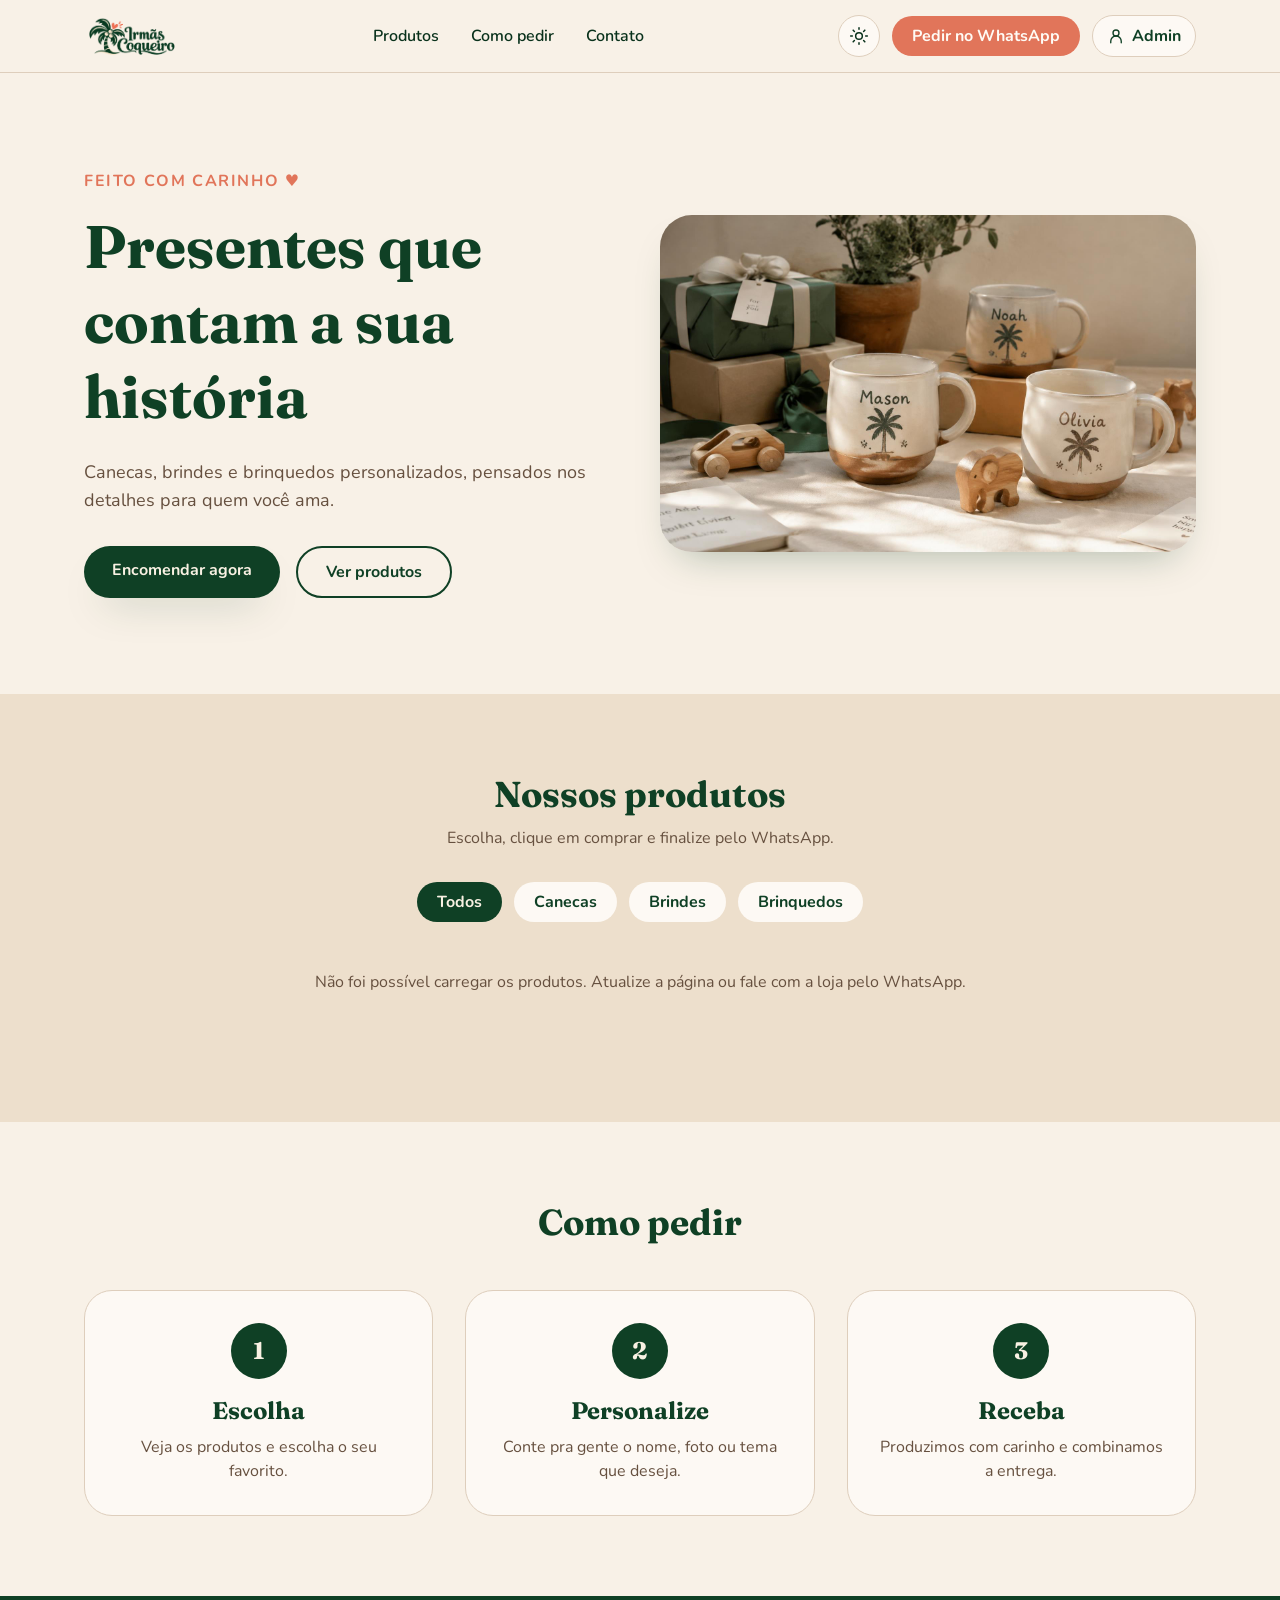
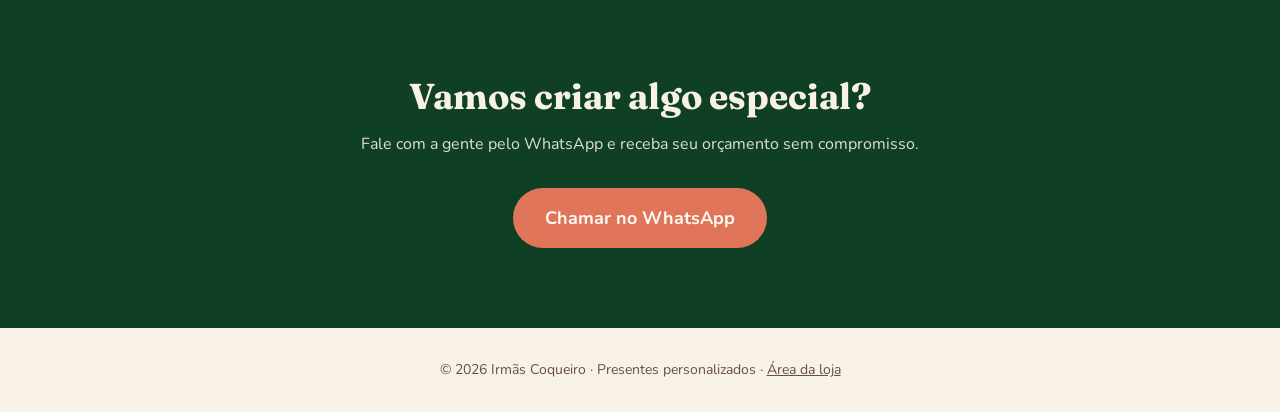
==== site/index.html @ 02309f41 "primeira atualiazaçao do site TresIrmas" ====
<!doctype html>
<html lang="pt-BR">
<head>
  <meta charset="utf-8">
  <meta name="viewport" content="width=device-width, initial-scale=1">
  <meta name="description" content="Canecas personalizadas, brindes e brinquedos feitos com carinho. Faça seu pedido pelo WhatsApp.">
  <meta name="theme-color" content="#214c3b">
  <title>Irmãs Coqueiro — Canecas, brindes e brinquedos personalizados</title>
  <link rel="icon" href="assets/favicon.svg?v=flor" type="image/svg+xml">
  <link rel="preconnect" href="https://fonts.googleapis.com">
  <link rel="stylesheet" href="https://fonts.googleapis.com/css2?family=Fraunces:opsz,wght@9..144,500;9..144,700&family=Nunito:wght@400;600;700&display=swap">
  <link rel="stylesheet" href="styles.css">
  <link rel="stylesheet" href="local.css">
  <script src="theme.js"></script>
</head>
<body><div class="min-h-screen bg-background text-foreground">
<header class="sticky top-0 z-20 border-b border-border bg-background/90 backdrop-blur"><div class="site-header-inner mx-auto flex max-w-6xl items-center justify-between px-5 py-3"><img src="assets/logo-irmas-coqueiro.png" alt="Irmãs Coqueiro" class="h-12 w-auto"/><nav class="hidden gap-8 font-semibold md:flex"><a href="#produtos" class="hover:text-accent">Produtos</a><a href="#como" class="hover:text-accent">Como pedir</a><a href="#contato" class="hover:text-accent">Contato</a></nav><div class="header-actions"><button class="theme-toggle" type="button" data-theme-toggle role="switch" aria-checked="false" aria-label="Tema escuro" title="Mudar para tema escuro"><svg class="theme-sun" viewBox="0 0 24 24" fill="none" stroke="currentColor" stroke-width="1.8" stroke-linecap="round" aria-hidden="true"><circle cx="12" cy="12" r="4"/><path d="M12 2v2m0 16v2M2 12h2m16 0h2M5 5l1.5 1.5m11 11L19 19M5 19l1.5-1.5m11-11L19 5"/></svg><svg class="theme-moon" viewBox="0 0 24 24" fill="none" stroke="currentColor" stroke-width="1.8" stroke-linecap="round" stroke-linejoin="round" aria-hidden="true"><path d="M20.8 13.2A9 9 0 0 1 10.8 3.2a9 9 0 1 0 10 10Z"/></svg></button><a href="https://wa.me/5577998697003?text=Ol%C3%A1!%20Gostaria%20de%20fazer%20um%20pedido." target="_blank" rel="noreferrer" class="rounded-full bg-accent px-5 py-2 font-bold text-accent-foreground shadow-soft transition hover:scale-105">Pedir no WhatsApp</a><a class="admin-link" href="admin/" aria-label="Entrar no painel administrativo"><svg viewBox="0 0 24 24" fill="none" stroke="currentColor" stroke-width="1.8" stroke-linecap="round" stroke-linejoin="round" aria-hidden="true"><circle cx="12" cy="8" r="4"/><path d="M5 21v-2a7 7 0 0 1 14 0v2"/></svg><span>Admin</span></a></div></div></header>
<section class="mx-auto grid max-w-6xl items-center gap-10 px-5 py-16 md:grid-cols-2 md:py-24"><div><p class="mb-4 font-bold uppercase tracking-widest text-accent">Feito com carinho ♥</p><h1 class="text-5xl font-bold leading-tight text-primary md:text-6xl">Presentes que contam a sua história</h1><p class="mt-6 text-lg text-muted-foreground">Canecas, brindes e brinquedos personalizados, pensados nos detalhes para quem você ama.</p><div class="mt-8 flex flex-wrap gap-4"><a href="https://wa.me/5577998697003?text=Ol%C3%A1!%20Quero%20encomendar%20um%20presente%20personalizado." target="_blank" rel="noreferrer" class="rounded-full bg-primary px-7 py-3 font-bold text-primary-foreground shadow-soft transition hover:scale-105">Encomendar agora</a><a href="#produtos" class="rounded-full border-2 border-primary px-7 py-3 font-bold text-primary transition hover:bg-secondary">Ver produtos</a></div></div><img src="assets/hero-BEDHQ4UU.jpg" alt="Canecas personalizadas, brinquedos de madeira e presentes" width="1600" height="1008" class="rounded-[2rem] object-cover shadow-soft"/></section>
<section id="produtos" class="bg-secondary py-20"><div class="mx-auto max-w-6xl px-5"><h2 class="text-center text-4xl font-bold text-primary">Nossos produtos</h2><p class="mt-3 text-center text-muted-foreground">Escolha, clique em comprar e finalize pelo WhatsApp.</p><div class="mt-8 flex flex-wrap justify-center gap-3"><button class="rounded-full px-5 py-2 font-bold transition bg-primary text-primary-foreground">Todos</button><button class="rounded-full px-5 py-2 font-bold transition bg-card text-primary hover:bg-muted">Canecas</button><button class="rounded-full px-5 py-2 font-bold transition bg-card text-primary hover:bg-muted">Brindes</button><button class="rounded-full px-5 py-2 font-bold transition bg-card text-primary hover:bg-muted">Brinquedos</button></div><p id="catalog-status" class="mt-12 text-center text-muted-foreground" role="status" hidden></p><div id="product-grid" class="mt-12 grid gap-8 sm:grid-cols-2 lg:grid-cols-3"></div></div></section>
<section id="como" class="mx-auto max-w-6xl px-5 py-20"><h2 class="text-center text-4xl font-bold text-primary">Como pedir</h2><div class="mt-12 grid gap-8 md:grid-cols-3"><div class="rounded-3xl border border-border bg-card p-8 text-center"><div class="mx-auto flex h-14 w-14 items-center justify-center rounded-full bg-primary font-display text-2xl font-bold text-primary-foreground">1</div><h3 class="mt-4 text-2xl font-bold text-primary">Escolha</h3><p class="mt-2 text-muted-foreground">Veja os produtos e escolha o seu favorito.</p></div><div class="rounded-3xl border border-border bg-card p-8 text-center"><div class="mx-auto flex h-14 w-14 items-center justify-center rounded-full bg-primary font-display text-2xl font-bold text-primary-foreground">2</div><h3 class="mt-4 text-2xl font-bold text-primary">Personalize</h3><p class="mt-2 text-muted-foreground">Conte pra gente o nome, foto ou tema que deseja.</p></div><div class="rounded-3xl border border-border bg-card p-8 text-center"><div class="mx-auto flex h-14 w-14 items-center justify-center rounded-full bg-primary font-display text-2xl font-bold text-primary-foreground">3</div><h3 class="mt-4 text-2xl font-bold text-primary">Receba</h3><p class="mt-2 text-muted-foreground">Produzimos com carinho e combinamos a entrega.</p></div></div></section>
<section id="contato" class="bg-primary py-20 text-center text-primary-foreground"><h2 class="text-4xl font-bold">Vamos criar algo especial?</h2><p class="mx-auto mt-4 max-w-xl opacity-90">Fale com a gente pelo WhatsApp e receba seu orçamento sem compromisso.</p><a href="https://wa.me/5577998697003?text=Ol%C3%A1!%20Gostaria%20de%20um%20or%C3%A7amento." target="_blank" rel="noreferrer" class="mt-8 inline-block rounded-full bg-accent px-8 py-4 text-lg font-bold text-accent-foreground shadow-soft transition hover:scale-105">Chamar no WhatsApp</a></section>
<footer class="py-8 text-center text-sm text-muted-foreground">© 2026 Irmãs Coqueiro · Presentes personalizados · <a href="admin/" class="underline hover:text-accent">Área da loja</a></footer></div>
<noscript><p class="py-8 text-center">Ative o JavaScript para filtrar os produtos. Você também pode fazer seu pedido pelos botões de WhatsApp.</p></noscript>
<script src="config.js"></script><script src="catalog.js"></script><script src="app.js"></script></body></html>
---- site/local.css ----
html { scroll-behavior: smooth; scroll-padding-top: 6rem; }
body { background: var(--background); color: var(--foreground); }
.dark {
  --background: #14231d;
  --foreground: #f5f0e6;
  --card: #1d3127;
  --card-foreground: #f5f0e6;
  --popover: #1d3127;
  --popover-foreground: #f5f0e6;
  --primary: #b4d9bf;
  --primary-foreground: #14231d;
  --secondary: #192b22;
  --secondary-foreground: #b4d9bf;
  --muted: #2c4135;
  --muted-foreground: #c0c8bd;
  --accent: #f0a18a;
  --accent-foreground: #241a16;
  --border: #42584a;
  --input: #42584a;
  --ring: #f0a18a;
  --destructive: #ffaaa0;
}
.dark #contato { background: #254734; color: #f5f0e6; }
.header-actions { display: flex; align-items: center; gap: .75rem; }
.site-header-inner { gap: 1rem; flex-wrap: wrap; }
.theme-toggle {
  display: inline-flex; align-items: center; justify-content: center;
  width: 42px; height: 42px; flex-shrink: 0; padding: 0; border: 1px solid var(--border);
  border-radius: 999px; background: var(--card); color: var(--foreground);
  white-space: nowrap; font-size: .875rem; font-weight: 700;
}
.theme-toggle:hover { background: var(--muted); }
.theme-toggle svg { width: 20px; height: 20px; }
.theme-moon, .dark .theme-sun { display: none; }
.dark .theme-moon { display: block; }
.admin-link {
  display: inline-flex; align-items: center; justify-content: center; gap: .4rem;
  min-height: 42px; padding: .45rem .9rem; border: 1px solid var(--border);
  border-radius: 999px; color: var(--primary); background: var(--card); font-weight: 700;
}
.admin-link:hover { background: var(--muted); }
.admin-link svg { width: 18px; height: 18px; flex-shrink: 0; }
.dark .site-header-inner > img { background: #f5f0e6; border-radius: .5rem; padding: 3px; }
@media (max-width: 480px) {
  .site-header-inner > img { max-width: 115px; height: auto; }
  .header-actions { gap: .4rem; }
  .header-actions > a { padding-inline: .75rem; font-size: .8rem; }
  .header-actions { flex-wrap: wrap; }
  .site-header-inner { justify-content: center; }
}
[hidden] { display: none !important; }
button, a, input, select, textarea { -webkit-tap-highlight-color: transparent; }
button { cursor: pointer; }
button:disabled { cursor: wait; opacity: .6; }
:focus-visible { outline: 3px solid var(--accent); outline-offset: 4px; }
#produtos button[aria-pressed="true"] { background: var(--primary); color: var(--primary-foreground); }
.admin-form { display: grid; gap: 1rem; }
.admin-form label { display: grid; gap: .35rem; font-weight: 600; }
.admin-form input:not([type="checkbox"]), .admin-form select, .admin-form textarea {
  width: 100%; padding: .65rem 1rem; border: 1px solid var(--border); border-radius: .75rem; background: var(--card); font-weight: 400;
}
.admin-form .check-label { display: flex; align-items: center; gap: .5rem; }
.admin-actions { display: flex; flex-wrap: wrap; gap: 1rem; align-items: center; }
.admin-row { display: flex; flex-wrap: wrap; gap: 1rem; align-items: center; padding: 1rem; border-radius: 1rem; background: var(--card); }
.admin-row img { width: 5rem; height: 5rem; border-radius: .75rem; object-fit: cover; }
.admin-row .info { flex: 1; min-width: 10rem; }
.admin-row button { font-weight: 700; color: var(--primary); }
.admin-row button:last-child { color: var(--destructive); }
@media (max-width: 400px) { header img { max-width: 110px; height: auto; } header a { font-size: .8rem; padding-inline: .85rem; } }
@media (prefers-reduced-motion: reduce) { html { scroll-behavior: auto; } *, *::before, *::after { transition: none !important; } }
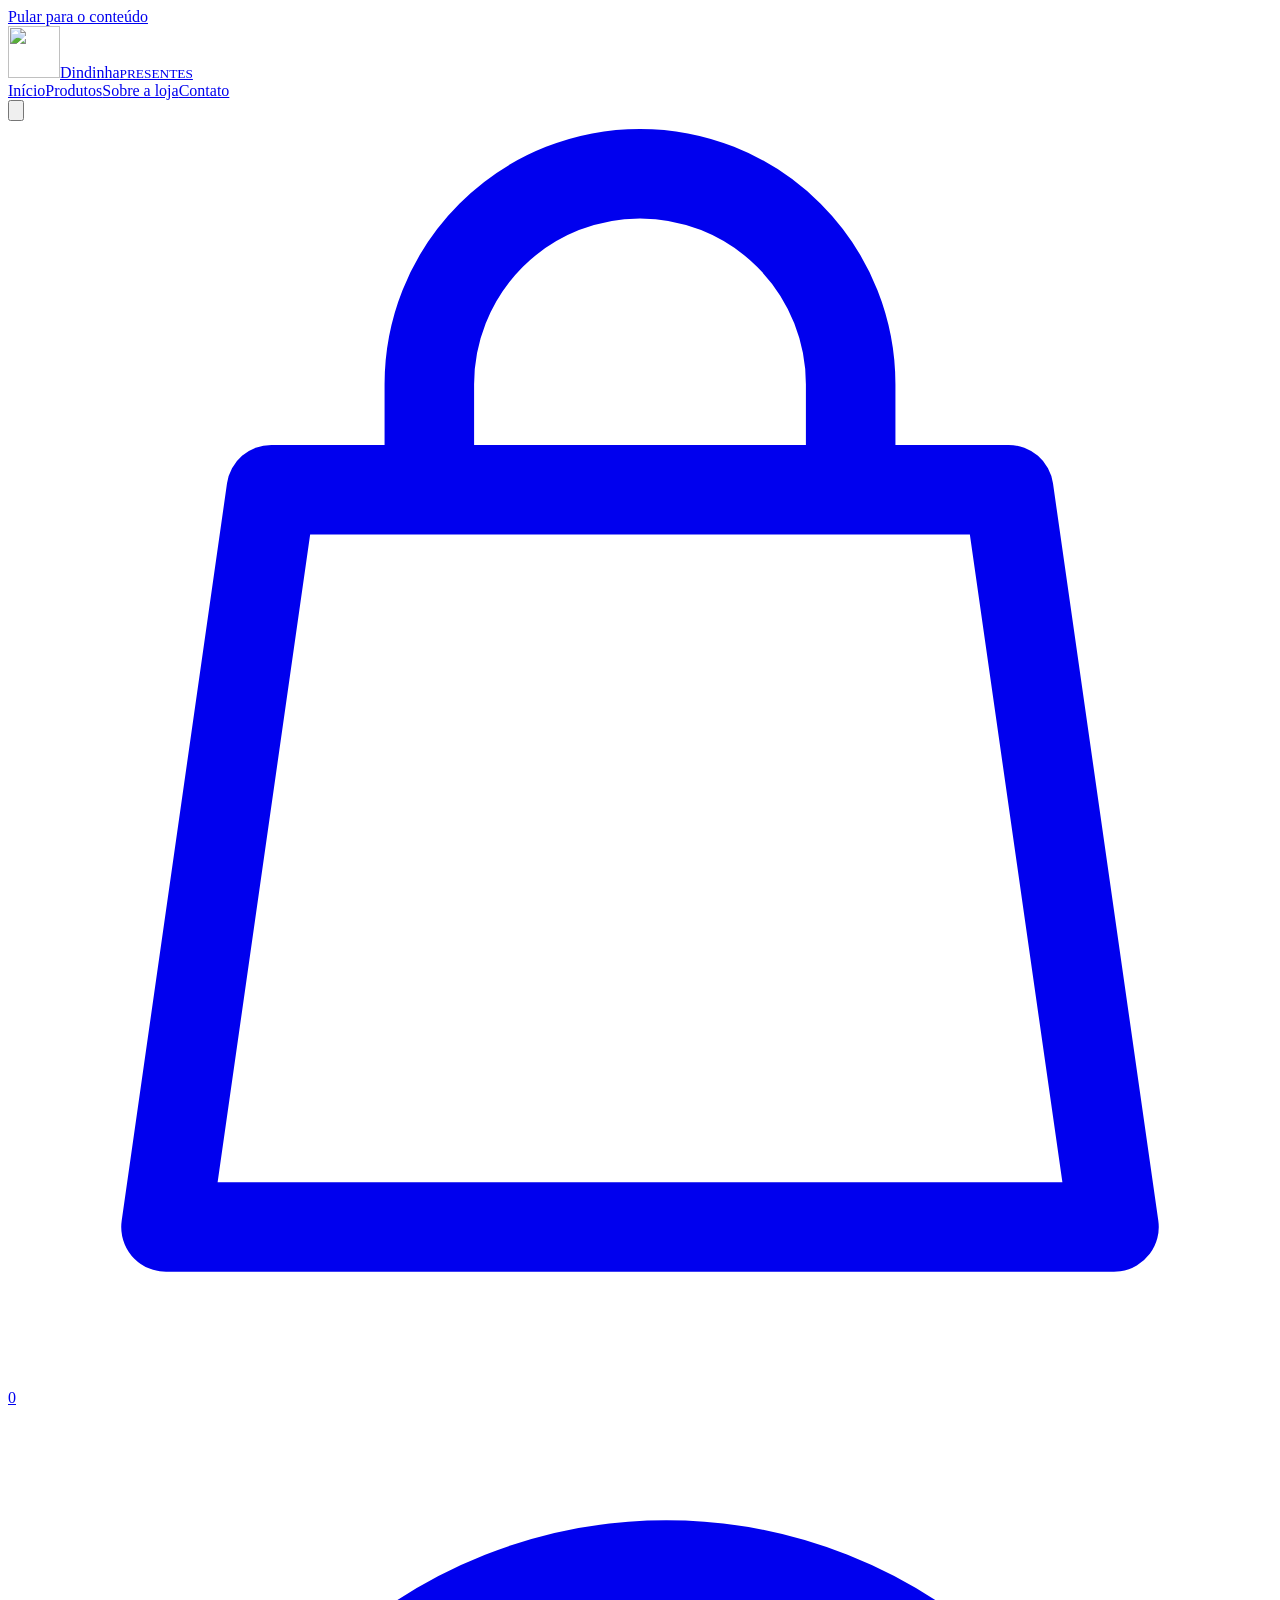
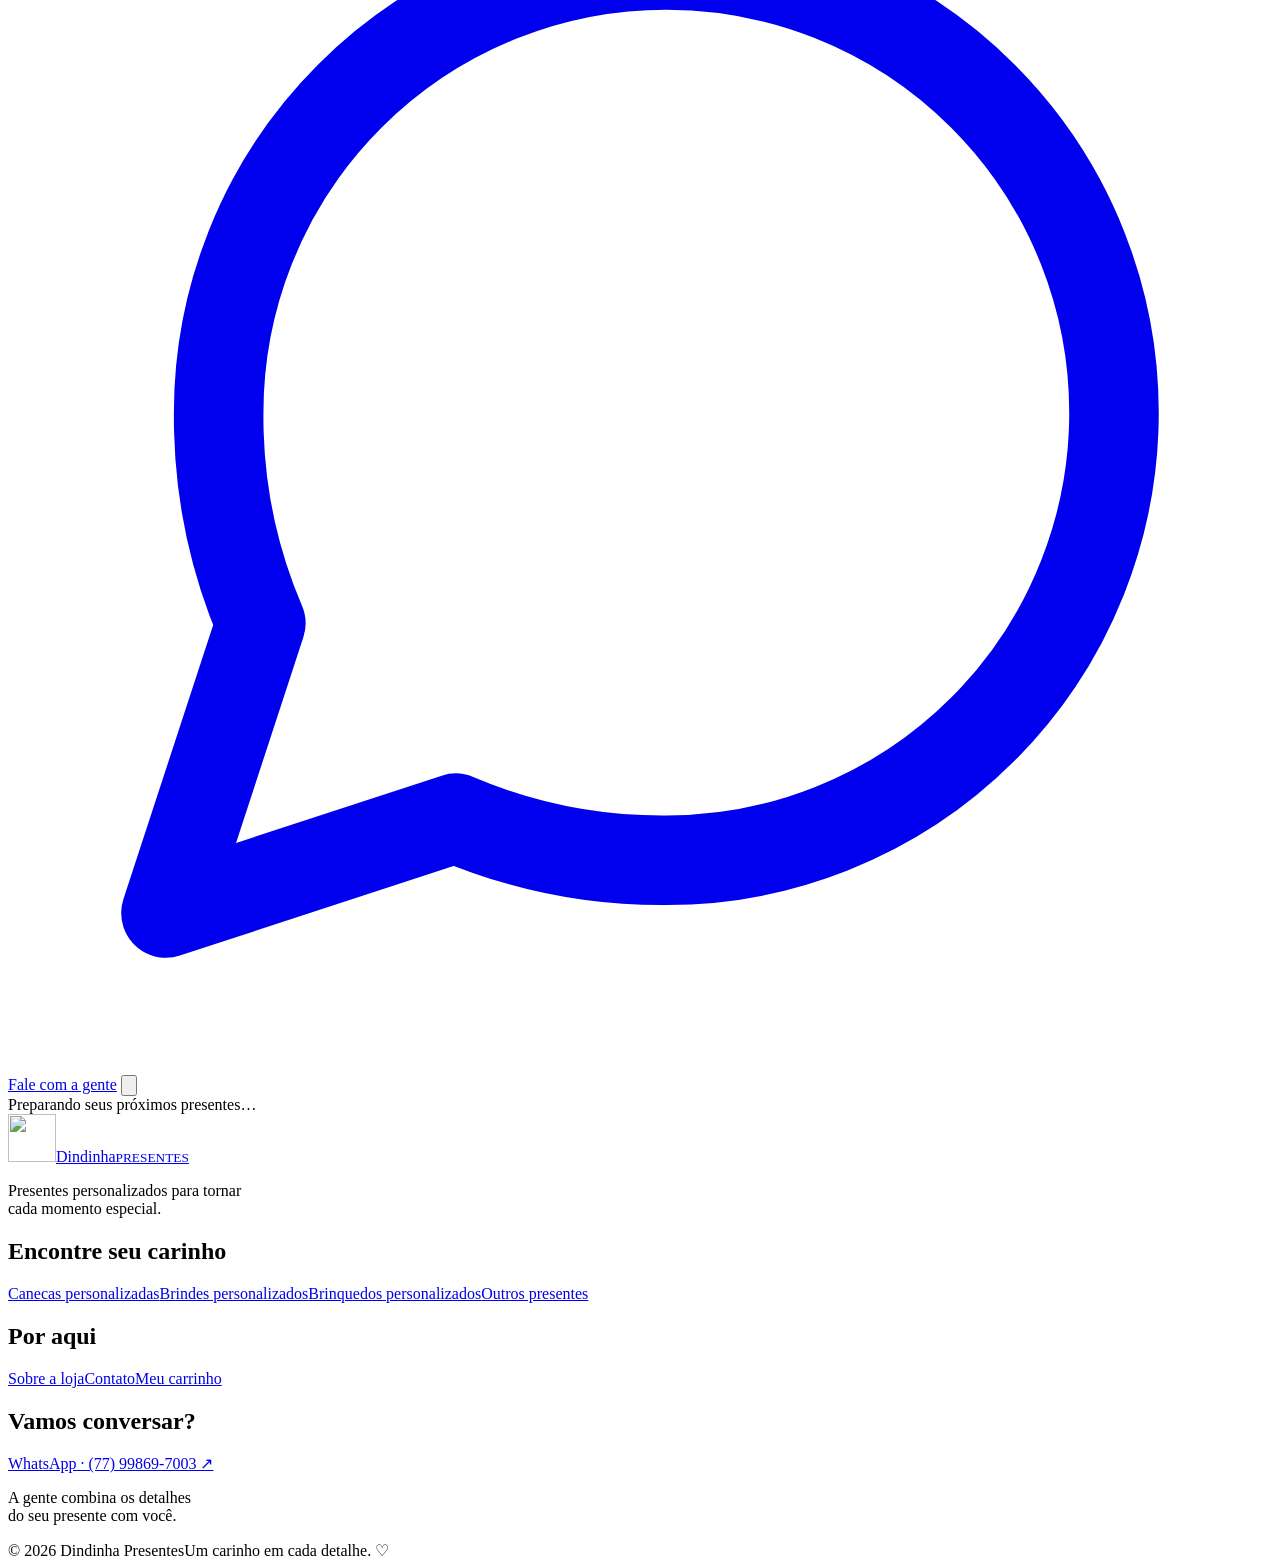
==== commit ae257c3a: "atualiazaçao do site TresIrmas mudou para dindinha e novas mudanças na interface" ====
--- a/site/index.html
+++ b/site/index.html
@@ -3,22 +3,37 @@
 <head>
   <meta charset="utf-8">
   <meta name="viewport" content="width=device-width, initial-scale=1">
-  <meta name="description" content="Canecas personalizadas, brindes e brinquedos feitos com carinho. Faça seu pedido pelo WhatsApp.">
-  <meta name="theme-color" content="#214c3b">
-  <title>Irmãs Coqueiro — Canecas, brindes e brinquedos personalizados</title>
-  <link rel="icon" href="assets/favicon.svg?v=flor" type="image/svg+xml">
+  <meta name="description" content="Dindinha Presentes: canecas, brindes, brinquedos e outros presentes personalizados para tornar cada momento especial.">
+  <meta name="theme-color" content="#713052">
+  <meta property="og:title" content="Dindinha Presentes — um presente, todo o seu carinho">
+  <meta property="og:description" content="Presentes personalizados para tornar cada momento especial.">
+  <meta property="og:type" content="website">
+  <title>Dindinha Presentes — Presentes personalizados</title>
+  <link rel="icon" href="/assets/presente-rosa.svg?v=2" type="image/svg+xml">
+  <link rel="apple-touch-icon" href="/assets/dindinha-icon.png">
   <link rel="preconnect" href="https://fonts.googleapis.com">
-  <link rel="stylesheet" href="https://fonts.googleapis.com/css2?family=Fraunces:opsz,wght@9..144,500;9..144,700&family=Nunito:wght@400;600;700&display=swap">
-  <link rel="stylesheet" href="styles.css">
-  <link rel="stylesheet" href="local.css">
-  <script src="theme.js"></script>
+  <link rel="stylesheet" href="https://fonts.googleapis.com/css2?family=Fraunces:opsz,wght@9..144,500;9..144,600&family=Nunito:wght@400;600;700;800&display=swap">
+  <link rel="stylesheet" href="/brand.css">
+  <script src="/theme.js"></script>
 </head>
-<body><div class="min-h-screen bg-background text-foreground">
-<header class="sticky top-0 z-20 border-b border-border bg-background/90 backdrop-blur"><div class="site-header-inner mx-auto flex max-w-6xl items-center justify-between px-5 py-3"><img src="assets/logo-irmas-coqueiro.png" alt="Irmãs Coqueiro" class="h-12 w-auto"/><nav class="hidden gap-8 font-semibold md:flex"><a href="#produtos" class="hover:text-accent">Produtos</a><a href="#como" class="hover:text-accent">Como pedir</a><a href="#contato" class="hover:text-accent">Contato</a></nav><div class="header-actions"><button class="theme-toggle" type="button" data-theme-toggle role="switch" aria-checked="false" aria-label="Tema escuro" title="Mudar para tema escuro"><svg class="theme-sun" viewBox="0 0 24 24" fill="none" stroke="currentColor" stroke-width="1.8" stroke-linecap="round" aria-hidden="true"><circle cx="12" cy="12" r="4"/><path d="M12 2v2m0 16v2M2 12h2m16 0h2M5 5l1.5 1.5m11 11L19 19M5 19l1.5-1.5m11-11L19 5"/></svg><svg class="theme-moon" viewBox="0 0 24 24" fill="none" stroke="currentColor" stroke-width="1.8" stroke-linecap="round" stroke-linejoin="round" aria-hidden="true"><path d="M20.8 13.2A9 9 0 0 1 10.8 3.2a9 9 0 1 0 10 10Z"/></svg></button><a href="https://wa.me/5577998697003?text=Ol%C3%A1!%20Gostaria%20de%20fazer%20um%20pedido." target="_blank" rel="noreferrer" class="rounded-full bg-accent px-5 py-2 font-bold text-accent-foreground shadow-soft transition hover:scale-105">Pedir no WhatsApp</a><a class="admin-link" href="admin/" aria-label="Entrar no painel administrativo"><svg viewBox="0 0 24 24" fill="none" stroke="currentColor" stroke-width="1.8" stroke-linecap="round" stroke-linejoin="round" aria-hidden="true"><circle cx="12" cy="8" r="4"/><path d="M5 21v-2a7 7 0 0 1 14 0v2"/></svg><span>Admin</span></a></div></div></header>
-<section class="mx-auto grid max-w-6xl items-center gap-10 px-5 py-16 md:grid-cols-2 md:py-24"><div><p class="mb-4 font-bold uppercase tracking-widest text-accent">Feito com carinho ♥</p><h1 class="text-5xl font-bold leading-tight text-primary md:text-6xl">Presentes que contam a sua história</h1><p class="mt-6 text-lg text-muted-foreground">Canecas, brindes e brinquedos personalizados, pensados nos detalhes para quem você ama.</p><div class="mt-8 flex flex-wrap gap-4"><a href="https://wa.me/5577998697003?text=Ol%C3%A1!%20Quero%20encomendar%20um%20presente%20personalizado." target="_blank" rel="noreferrer" class="rounded-full bg-primary px-7 py-3 font-bold text-primary-foreground shadow-soft transition hover:scale-105">Encomendar agora</a><a href="#produtos" class="rounded-full border-2 border-primary px-7 py-3 font-bold text-primary transition hover:bg-secondary">Ver produtos</a></div></div><img src="assets/hero-BEDHQ4UU.jpg" alt="Canecas personalizadas, brinquedos de madeira e presentes" width="1600" height="1008" class="rounded-[2rem] object-cover shadow-soft"/></section>
-<section id="produtos" class="bg-secondary py-20"><div class="mx-auto max-w-6xl px-5"><h2 class="text-center text-4xl font-bold text-primary">Nossos produtos</h2><p class="mt-3 text-center text-muted-foreground">Escolha, clique em comprar e finalize pelo WhatsApp.</p><div class="mt-8 flex flex-wrap justify-center gap-3"><button class="rounded-full px-5 py-2 font-bold transition bg-primary text-primary-foreground">Todos</button><button class="rounded-full px-5 py-2 font-bold transition bg-card text-primary hover:bg-muted">Canecas</button><button class="rounded-full px-5 py-2 font-bold transition bg-card text-primary hover:bg-muted">Brindes</button><button class="rounded-full px-5 py-2 font-bold transition bg-card text-primary hover:bg-muted">Brinquedos</button></div><p id="catalog-status" class="mt-12 text-center text-muted-foreground" role="status" hidden></p><div id="product-grid" class="mt-12 grid gap-8 sm:grid-cols-2 lg:grid-cols-3"></div></div></section>
-<section id="como" class="mx-auto max-w-6xl px-5 py-20"><h2 class="text-center text-4xl font-bold text-primary">Como pedir</h2><div class="mt-12 grid gap-8 md:grid-cols-3"><div class="rounded-3xl border border-border bg-card p-8 text-center"><div class="mx-auto flex h-14 w-14 items-center justify-center rounded-full bg-primary font-display text-2xl font-bold text-primary-foreground">1</div><h3 class="mt-4 text-2xl font-bold text-primary">Escolha</h3><p class="mt-2 text-muted-foreground">Veja os produtos e escolha o seu favorito.</p></div><div class="rounded-3xl border border-border bg-card p-8 text-center"><div class="mx-auto flex h-14 w-14 items-center justify-center rounded-full bg-primary font-display text-2xl font-bold text-primary-foreground">2</div><h3 class="mt-4 text-2xl font-bold text-primary">Personalize</h3><p class="mt-2 text-muted-foreground">Conte pra gente o nome, foto ou tema que deseja.</p></div><div class="rounded-3xl border border-border bg-card p-8 text-center"><div class="mx-auto flex h-14 w-14 items-center justify-center rounded-full bg-primary font-display text-2xl font-bold text-primary-foreground">3</div><h3 class="mt-4 text-2xl font-bold text-primary">Receba</h3><p class="mt-2 text-muted-foreground">Produzimos com carinho e combinamos a entrega.</p></div></div></section>
-<section id="contato" class="bg-primary py-20 text-center text-primary-foreground"><h2 class="text-4xl font-bold">Vamos criar algo especial?</h2><p class="mx-auto mt-4 max-w-xl opacity-90">Fale com a gente pelo WhatsApp e receba seu orçamento sem compromisso.</p><a href="https://wa.me/5577998697003?text=Ol%C3%A1!%20Gostaria%20de%20um%20or%C3%A7amento." target="_blank" rel="noreferrer" class="mt-8 inline-block rounded-full bg-accent px-8 py-4 text-lg font-bold text-accent-foreground shadow-soft transition hover:scale-105">Chamar no WhatsApp</a></section>
-<footer class="py-8 text-center text-sm text-muted-foreground">© 2026 Irmãs Coqueiro · Presentes personalizados · <a href="admin/" class="underline hover:text-accent">Área da loja</a></footer></div>
-<noscript><p class="py-8 text-center">Ative o JavaScript para filtrar os produtos. Você também pode fazer seu pedido pelos botões de WhatsApp.</p></noscript>
-<script src="config.js"></script><script src="catalog.js"></script><script src="app.js"></script></body></html>
+<body>
+  <a class="skip-link" href="#page">Pular para o conteúdo</a>
+  <header class="shop-header">
+    <div class="header-inner section-wrap">
+      <a href="/" class="brand" aria-label="Dindinha Presentes, início"><img src="/assets/dindinha-icon.png" width="52" height="52" alt=""><span>Dindinha<small>PRESENTES</small></span></a>
+      <nav id="main-nav" aria-label="Navegação principal"><a href="/">Início</a><a href="/produtos/">Produtos</a><a href="/sobre/">Sobre a loja</a><a href="/contato/">Contato</a></nav>
+      <div class="shop-header-actions">
+        <button class="theme-toggle" type="button" data-theme-toggle role="switch" aria-checked="false" aria-label="Tema escuro" title="Mudar para tema escuro"><svg class="theme-sun" viewBox="0 0 24 24" fill="none" stroke="currentColor" stroke-width="1.7" stroke-linecap="round" aria-hidden="true"><circle cx="12" cy="12" r="4"/><path d="M12 2v2m0 16v2M2 12h2m16 0h2M5 5l1.5 1.5m11 11L19 19M5 19l1.5-1.5m11-11L19 5"/></svg><svg class="theme-moon" viewBox="0 0 24 24" fill="none" stroke="currentColor" stroke-width="1.7" stroke-linecap="round" stroke-linejoin="round" aria-hidden="true"><path d="M20.8 13.2A9 9 0 0 1 10.8 3.2a9 9 0 1 0 10 10Z"/></svg></button>
+        <a class="cart-header icon-link" href="/carrinho/" data-cart-link aria-label="Carrinho"><svg viewBox="0 0 24 24" fill="none" stroke="currentColor" stroke-width="1.7" stroke-linecap="round" stroke-linejoin="round" aria-hidden="true"><path d="M5 7h14l2 14H3L5 7Zm3 0V5a4 4 0 0 1 8 0v2"/></svg><span data-cart-count>0</span></a>
+        <a class="header-whatsapp" data-whatsapp href="https://wa.me/5577998697003" target="_blank" rel="noopener noreferrer"><svg viewBox="0 0 24 24" fill="none" stroke="currentColor" stroke-width="1.7" stroke-linecap="round" stroke-linejoin="round" aria-hidden="true"><path d="M21 11.5a8.5 8.5 0 0 1-8.5 8.5 10 10 0 0 1-4-.8L3 21l1.8-5.5a10 10 0 0 1-.8-4A8.5 8.5 0 0 1 12.5 3 8.5 8.5 0 0 1 21 11.5Z"/></svg><span>Fale com a gente</span></a>
+        <button class="menu-toggle icon-link" type="button" data-menu aria-controls="main-nav" aria-expanded="false" aria-label="Abrir menu"><svg viewBox="0 0 24 24" fill="none" stroke="currentColor" stroke-width="1.7" stroke-linecap="round" aria-hidden="true"><path d="M4 6h16M4 12h16M4 18h16"/></svg></button>
+      </div>
+    </div>
+  </header>
+  <main id="page" tabindex="-1"><div class="section-wrap loading-state" role="status">Preparando seus próximos presentes…</div></main>
+  <footer class="shop-footer"><div class="section-wrap footer-top"><div class="footer-brand-block"><a class="brand" href="/"><img src="/assets/dindinha-icon.png" width="48" height="48" alt=""><span>Dindinha<small>PRESENTES</small></span></a><p>Presentes personalizados para tornar<br>cada momento especial.</p></div><div><h2>Encontre seu carinho</h2><a href="/produtos/?categoria=Canecas">Canecas personalizadas</a><a href="/produtos/?categoria=Brindes">Brindes personalizados</a><a href="/produtos/?categoria=Brinquedos">Brinquedos personalizados</a><a href="/produtos/?categoria=Outros">Outros presentes</a></div><div><h2>Por aqui</h2><a href="/sobre/">Sobre a loja</a><a href="/contato/">Contato</a><a href="/carrinho/">Meu carrinho</a></div><div><h2>Vamos conversar?</h2><a data-whatsapp href="https://wa.me/5577998697003" target="_blank" rel="noopener noreferrer">WhatsApp · (77) 99869-7003 ↗</a><p>A gente combina os detalhes<br>do seu presente com você.</p></div></div><div class="section-wrap footer-bottom"><span>© <span data-year>2026</span> Dindinha Presentes</span><span>Um carinho em cada detalhe. ♡</span></div></footer>
+  <div id="shop-toast" class="shop-toast" role="status" aria-live="polite" hidden></div>
+  <noscript><div class="section-wrap empty-state">Ative o JavaScript para navegar pelo catálogo e montar seu carrinho. Você também pode pedir pelo <a href="https://wa.me/5577998697003">WhatsApp</a>.</div></noscript>
+  <script src="/config.js"></script><script type="module" src="/storefront.js"></script>
+</body>
+</html>
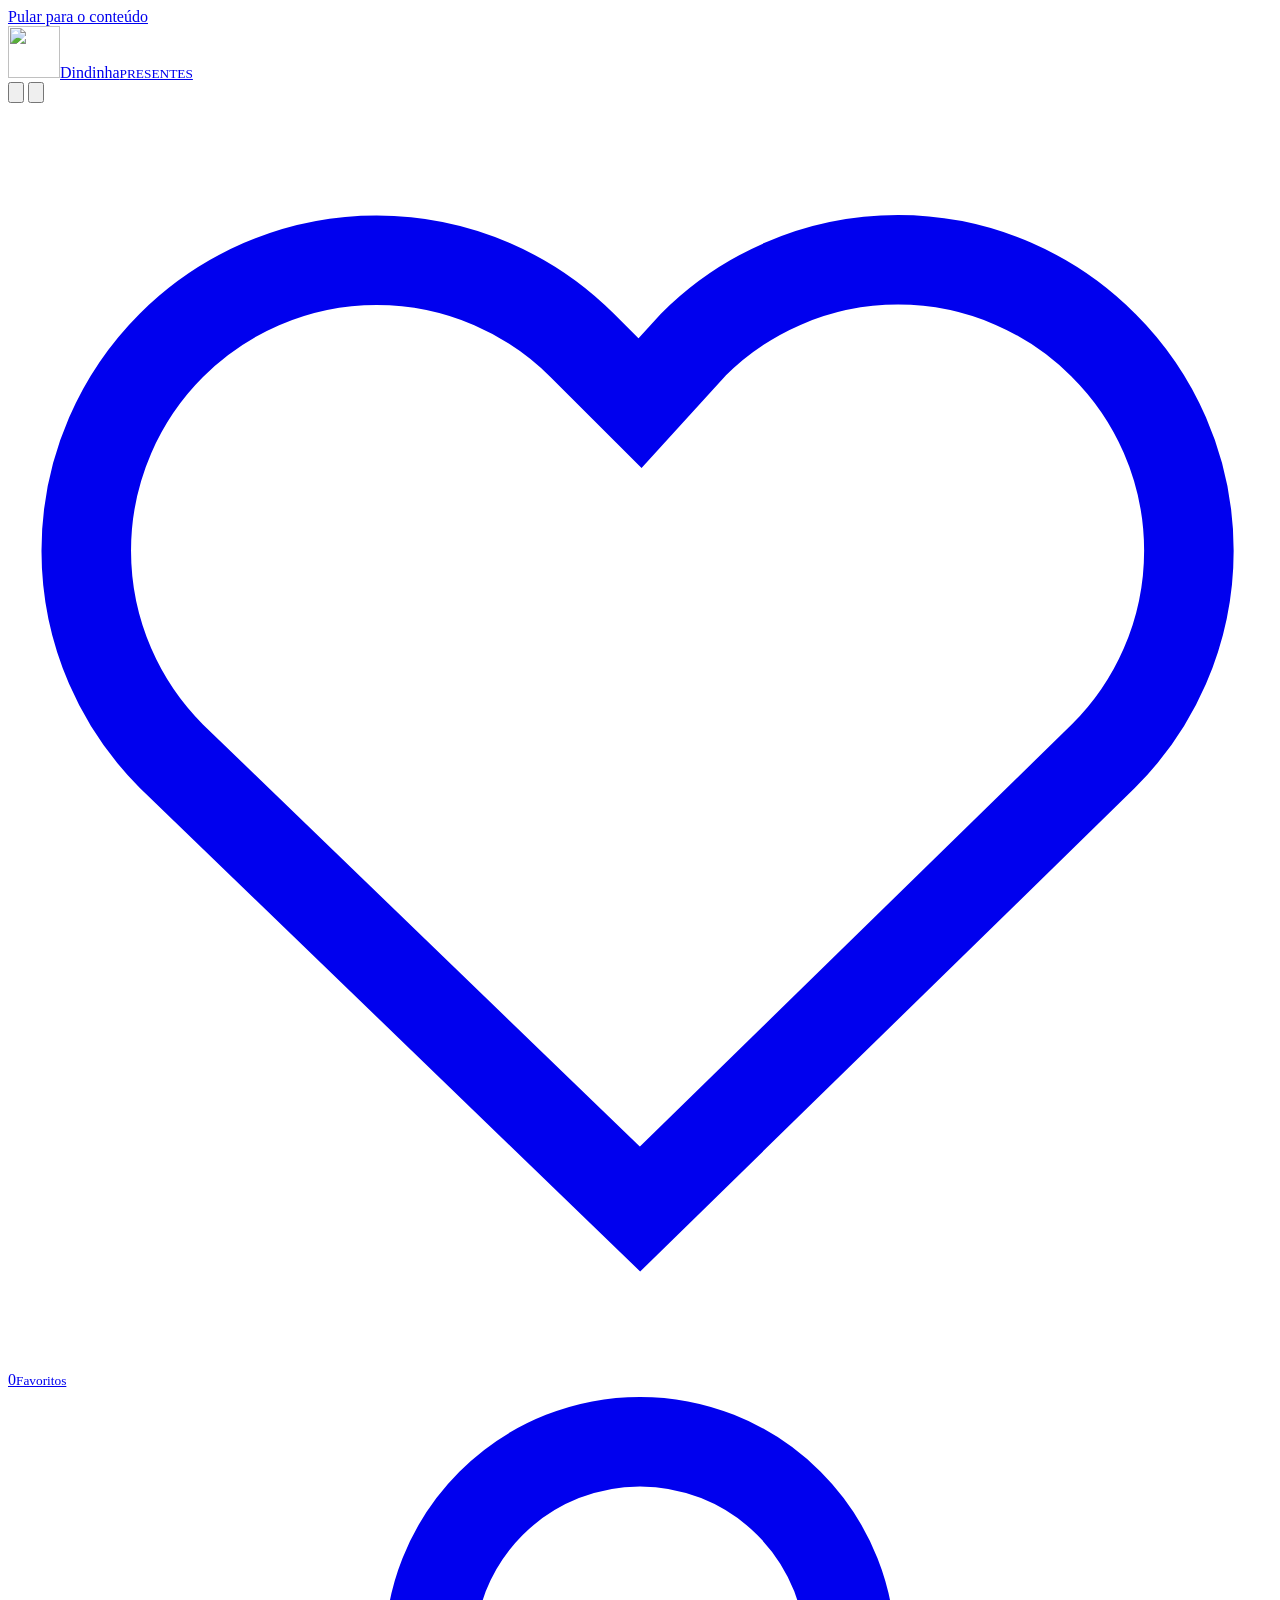
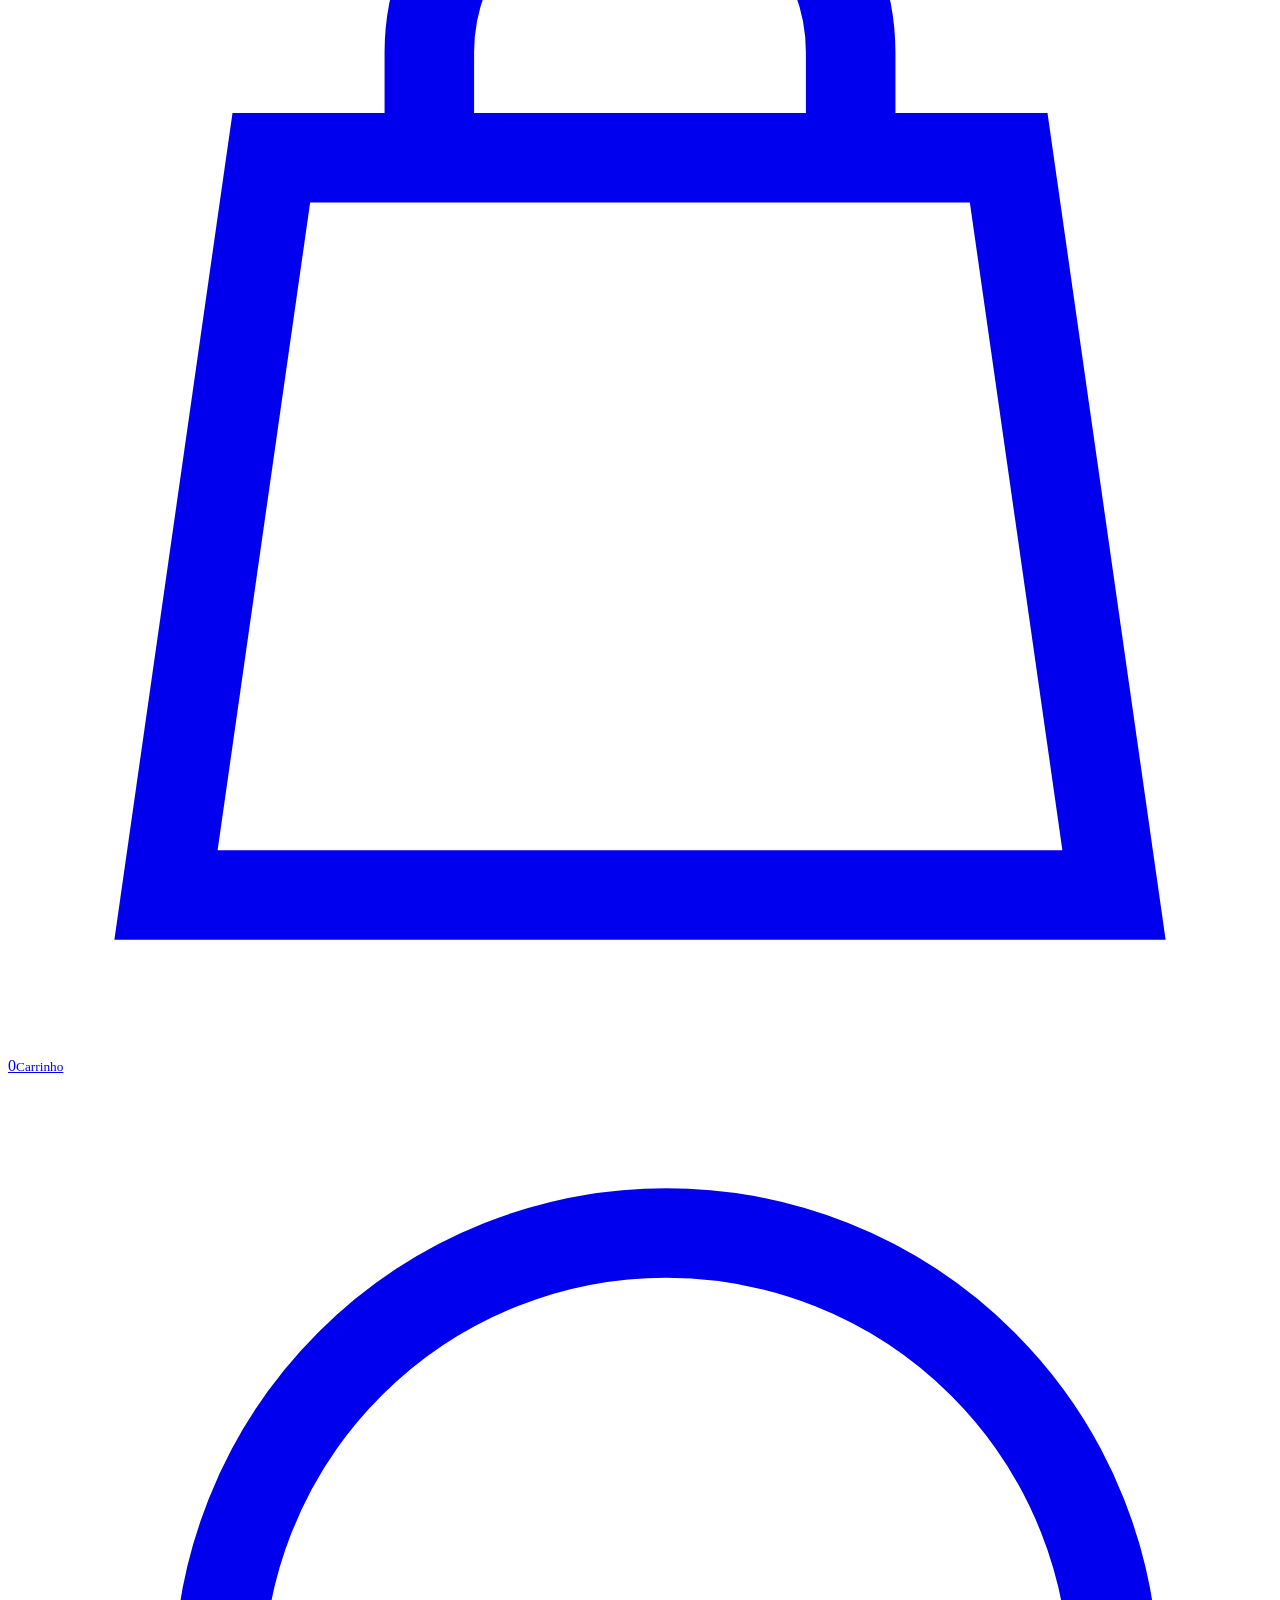
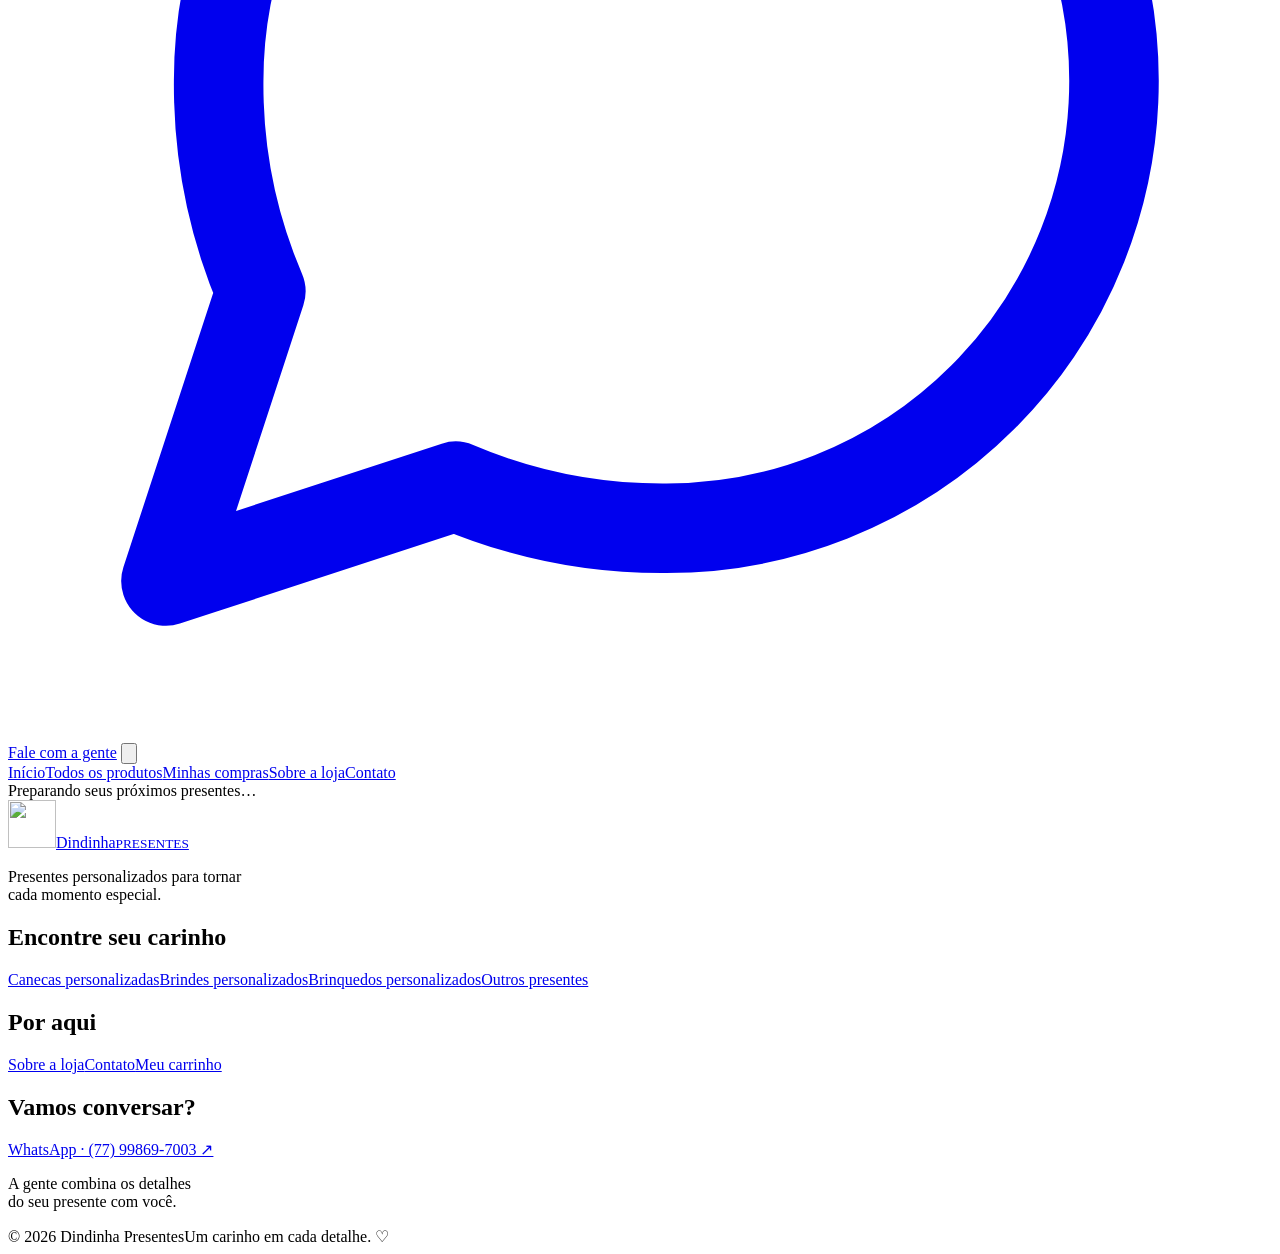
==== commit 764eb878: "atualiazaçao no modelo do site e novas funçoes" ====
--- a/site/index.html
+++ b/site/index.html
@@ -14,6 +14,7 @@
   <link rel="preconnect" href="https://fonts.googleapis.com">
   <link rel="stylesheet" href="https://fonts.googleapis.com/css2?family=Fraunces:opsz,wght@9..144,500;9..144,600&family=Nunito:wght@400;600;700;800&display=swap">
   <link rel="stylesheet" href="/brand.css">
+  <link rel="stylesheet" href="/marketplace.css">
   <script src="/theme.js"></script>
 </head>
 <body>
@@ -21,19 +22,22 @@
   <header class="shop-header">
     <div class="header-inner section-wrap">
       <a href="/" class="brand" aria-label="Dindinha Presentes, início"><img src="/assets/dindinha-icon.png" width="52" height="52" alt=""><span>Dindinha<small>PRESENTES</small></span></a>
-      <nav id="main-nav" aria-label="Navegação principal"><a href="/">Início</a><a href="/produtos/">Produtos</a><a href="/sobre/">Sobre a loja</a><a href="/contato/">Contato</a></nav>
+      <form id="header-search" class="header-search" action="/produtos/" method="get" role="search" hidden><label class="visually-hidden" for="header-query">Buscar presentes</label><input id="header-query" type="search" name="q" maxlength="200" placeholder="Busque por canecas, brinquedos e presentes…"><button type="submit" aria-label="Buscar"><svg viewBox="0 0 24 24" fill="none" stroke="currentColor" stroke-width="1.8" aria-hidden="true"><circle cx="10.5" cy="10.5" r="6.5"/><path d="m16 16 5 5"/></svg></button></form>
       <div class="shop-header-actions">
+        <button class="search-toggle icon-link" type="button" data-search-toggle aria-controls="header-search" aria-expanded="false" aria-label="Abrir busca" title="Buscar presentes"><svg viewBox="0 0 24 24" fill="none" stroke="currentColor" stroke-width="1.8" aria-hidden="true"><circle cx="10.5" cy="10.5" r="6.5"/><path d="m16 16 5 5"/></svg></button>
         <button class="theme-toggle" type="button" data-theme-toggle role="switch" aria-checked="false" aria-label="Tema escuro" title="Mudar para tema escuro"><svg class="theme-sun" viewBox="0 0 24 24" fill="none" stroke="currentColor" stroke-width="1.7" stroke-linecap="round" aria-hidden="true"><circle cx="12" cy="12" r="4"/><path d="M12 2v2m0 16v2M2 12h2m16 0h2M5 5l1.5 1.5m11 11L19 19M5 19l1.5-1.5m11-11L19 5"/></svg><svg class="theme-moon" viewBox="0 0 24 24" fill="none" stroke="currentColor" stroke-width="1.7" stroke-linecap="round" stroke-linejoin="round" aria-hidden="true"><path d="M20.8 13.2A9 9 0 0 1 10.8 3.2a9 9 0 1 0 10 10Z"/></svg></button>
-        <a class="cart-header icon-link" href="/carrinho/" data-cart-link aria-label="Carrinho"><svg viewBox="0 0 24 24" fill="none" stroke="currentColor" stroke-width="1.7" stroke-linecap="round" stroke-linejoin="round" aria-hidden="true"><path d="M5 7h14l2 14H3L5 7Zm3 0V5a4 4 0 0 1 8 0v2"/></svg><span data-cart-count>0</span></a>
+        <a class="cart-header favorites-header icon-link" href="/favoritos/" aria-label="Meus favoritos"><svg viewBox="0 0 24 24" fill="none" stroke="currentColor" stroke-width="1.7" aria-hidden="true"><path d="M20.8 4.6a5.5 5.5 0 0 0-7.8 0L12 5.7l-1.1-1.1a5.5 5.5 0 0 0-7.8 7.8L12 21l8.8-8.6a5.5 5.5 0 0 0 0-7.8Z"/></svg><span data-favorites-count>0</span><small>Favoritos</small></a>
+        <a class="cart-header icon-link" href="/carrinho/" data-cart-link aria-label="Carrinho"><svg viewBox="0 0 24 24" fill="none" stroke="currentColor" stroke-width="1.7" aria-hidden="true"><path d="M5 7h14l2 14H3L5 7Zm3 0V5a4 4 0 0 1 8 0v2"/></svg><span data-cart-count>0</span><small>Carrinho</small></a>
         <a class="header-whatsapp" data-whatsapp href="https://wa.me/5577998697003" target="_blank" rel="noopener noreferrer"><svg viewBox="0 0 24 24" fill="none" stroke="currentColor" stroke-width="1.7" stroke-linecap="round" stroke-linejoin="round" aria-hidden="true"><path d="M21 11.5a8.5 8.5 0 0 1-8.5 8.5 10 10 0 0 1-4-.8L3 21l1.8-5.5a10 10 0 0 1-.8-4A8.5 8.5 0 0 1 12.5 3 8.5 8.5 0 0 1 21 11.5Z"/></svg><span>Fale com a gente</span></a>
         <button class="menu-toggle icon-link" type="button" data-menu aria-controls="main-nav" aria-expanded="false" aria-label="Abrir menu"><svg viewBox="0 0 24 24" fill="none" stroke="currentColor" stroke-width="1.7" stroke-linecap="round" aria-hidden="true"><path d="M4 6h16M4 12h16M4 18h16"/></svg></button>
       </div>
     </div>
+    <div class="header-navigation section-wrap"><nav id="main-nav" aria-label="Navegação principal"><a href="/">Início</a><a href="/produtos/">Todos os produtos</a><a href="/minhas-compras/">Minhas compras</a><a href="/sobre/">Sobre a loja</a><a href="/contato/">Contato</a></nav></div>
   </header>
   <main id="page" tabindex="-1"><div class="section-wrap loading-state" role="status">Preparando seus próximos presentes…</div></main>
   <footer class="shop-footer"><div class="section-wrap footer-top"><div class="footer-brand-block"><a class="brand" href="/"><img src="/assets/dindinha-icon.png" width="48" height="48" alt=""><span>Dindinha<small>PRESENTES</small></span></a><p>Presentes personalizados para tornar<br>cada momento especial.</p></div><div><h2>Encontre seu carinho</h2><a href="/produtos/?categoria=Canecas">Canecas personalizadas</a><a href="/produtos/?categoria=Brindes">Brindes personalizados</a><a href="/produtos/?categoria=Brinquedos">Brinquedos personalizados</a><a href="/produtos/?categoria=Outros">Outros presentes</a></div><div><h2>Por aqui</h2><a href="/sobre/">Sobre a loja</a><a href="/contato/">Contato</a><a href="/carrinho/">Meu carrinho</a></div><div><h2>Vamos conversar?</h2><a data-whatsapp href="https://wa.me/5577998697003" target="_blank" rel="noopener noreferrer">WhatsApp · (77) 99869-7003 ↗</a><p>A gente combina os detalhes<br>do seu presente com você.</p></div></div><div class="section-wrap footer-bottom"><span>© <span data-year>2026</span> Dindinha Presentes</span><span>Um carinho em cada detalhe. ♡</span></div></footer>
   <div id="shop-toast" class="shop-toast" role="status" aria-live="polite" hidden></div>
   <noscript><div class="section-wrap empty-state">Ative o JavaScript para navegar pelo catálogo e montar seu carrinho. Você também pode pedir pelo <a href="https://wa.me/5577998697003">WhatsApp</a>.</div></noscript>
-  <script src="/config.js"></script><script type="module" src="/storefront.js"></script>
+  <script src="/config.js"></script><script src="/header-search.js"></script><script type="module" src="/storefront.js"></script>
 </body>
 </html>
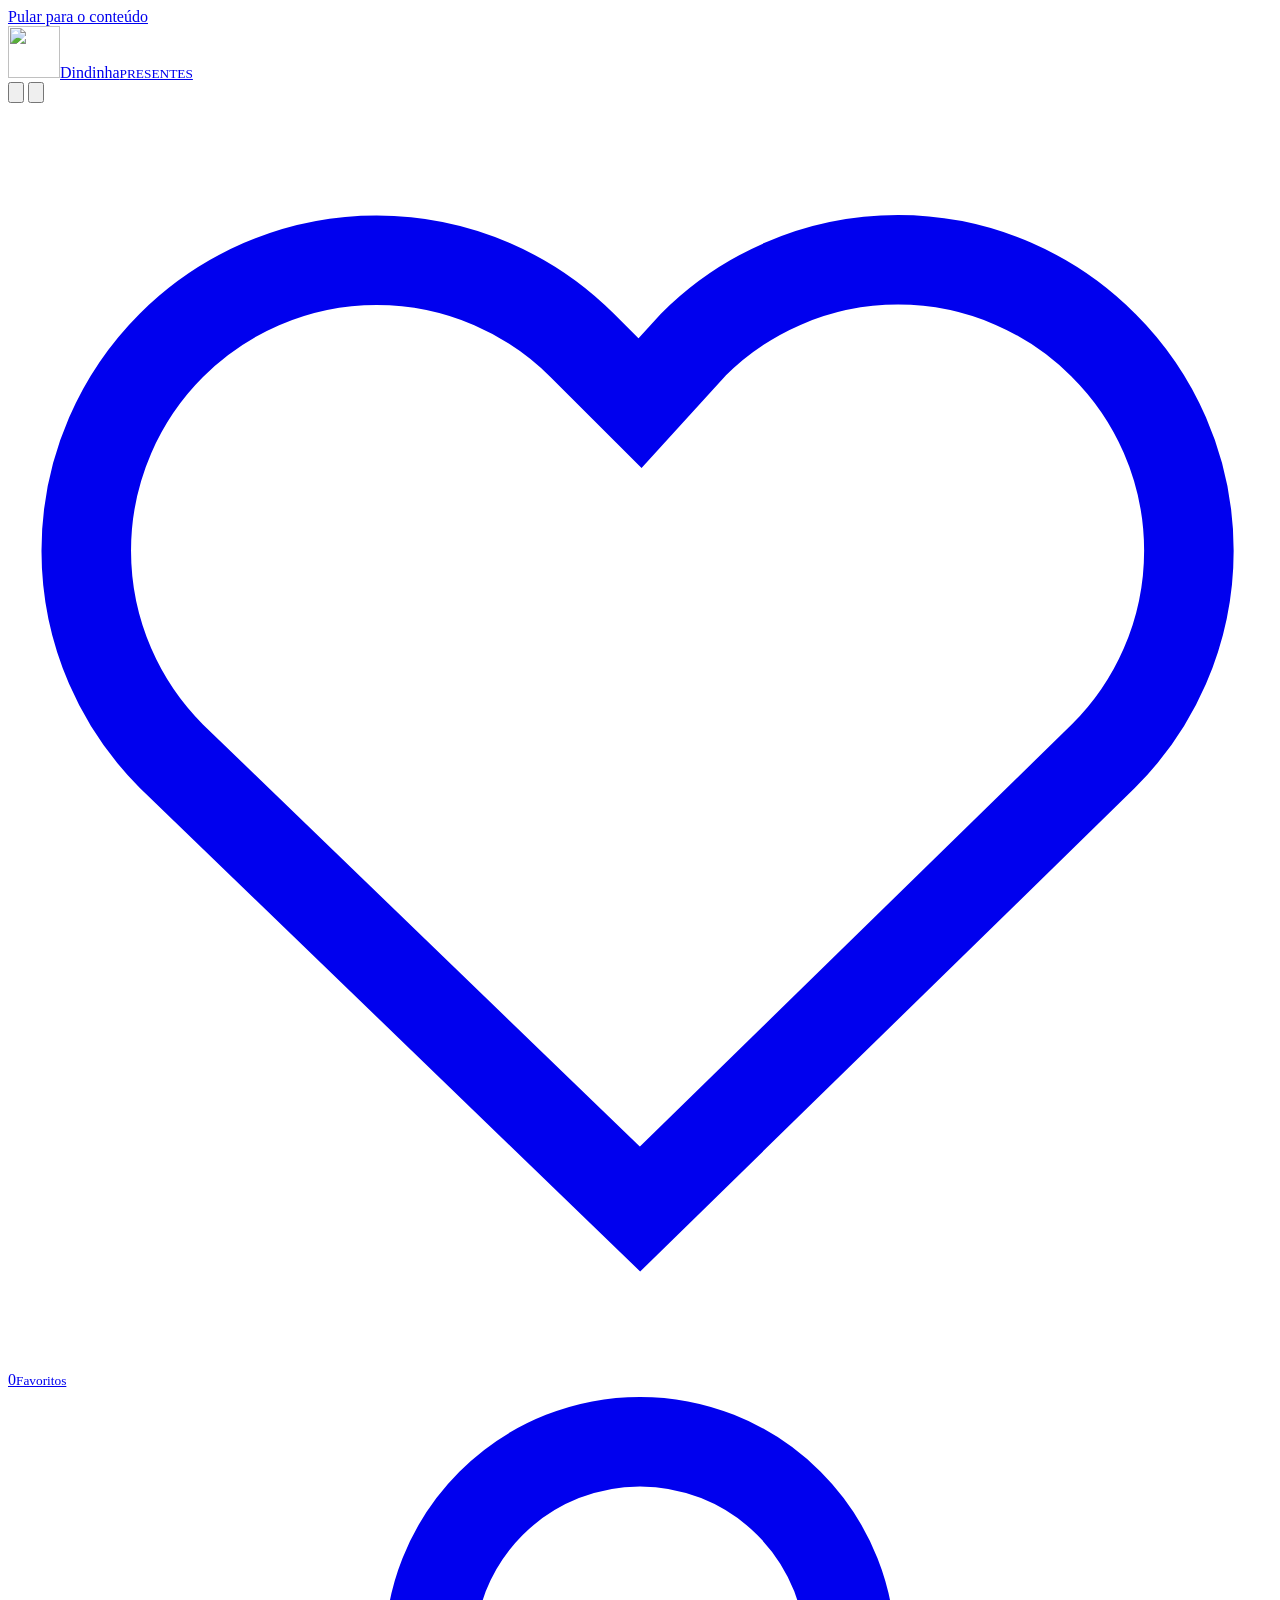
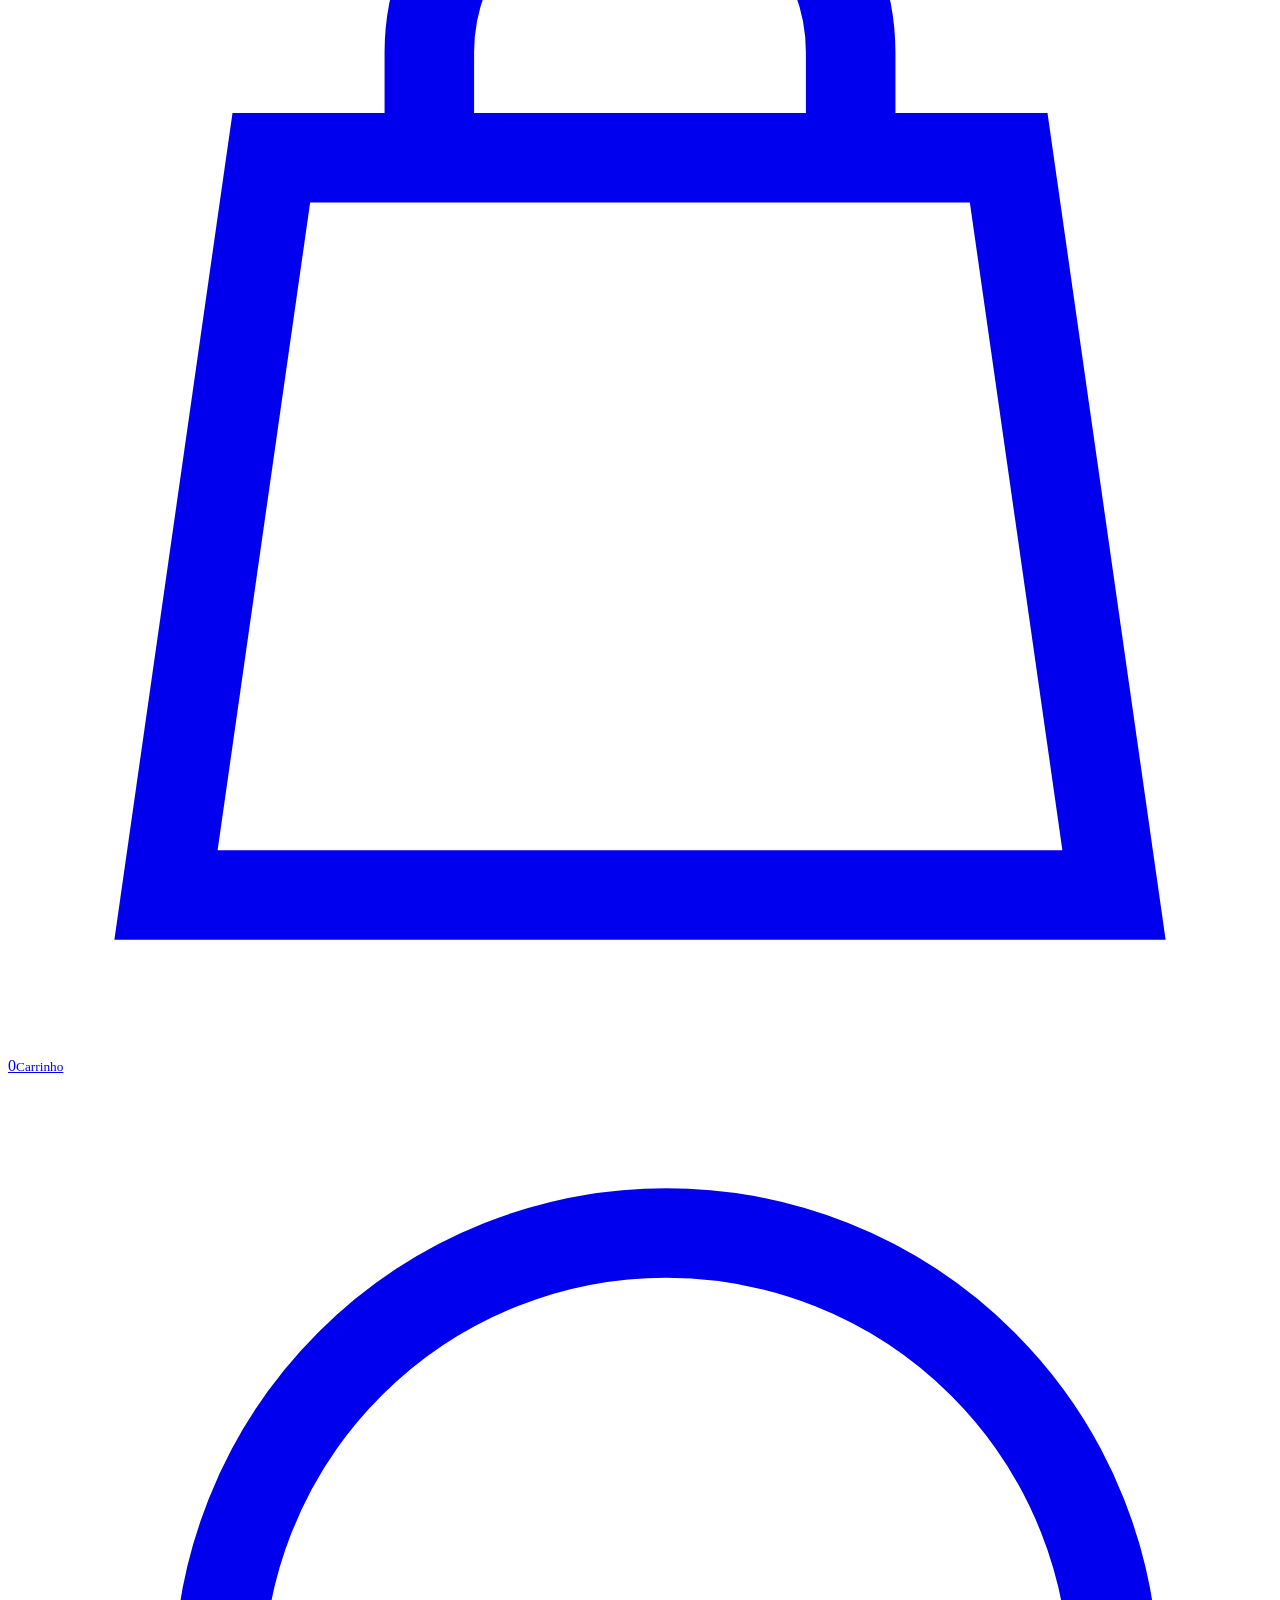
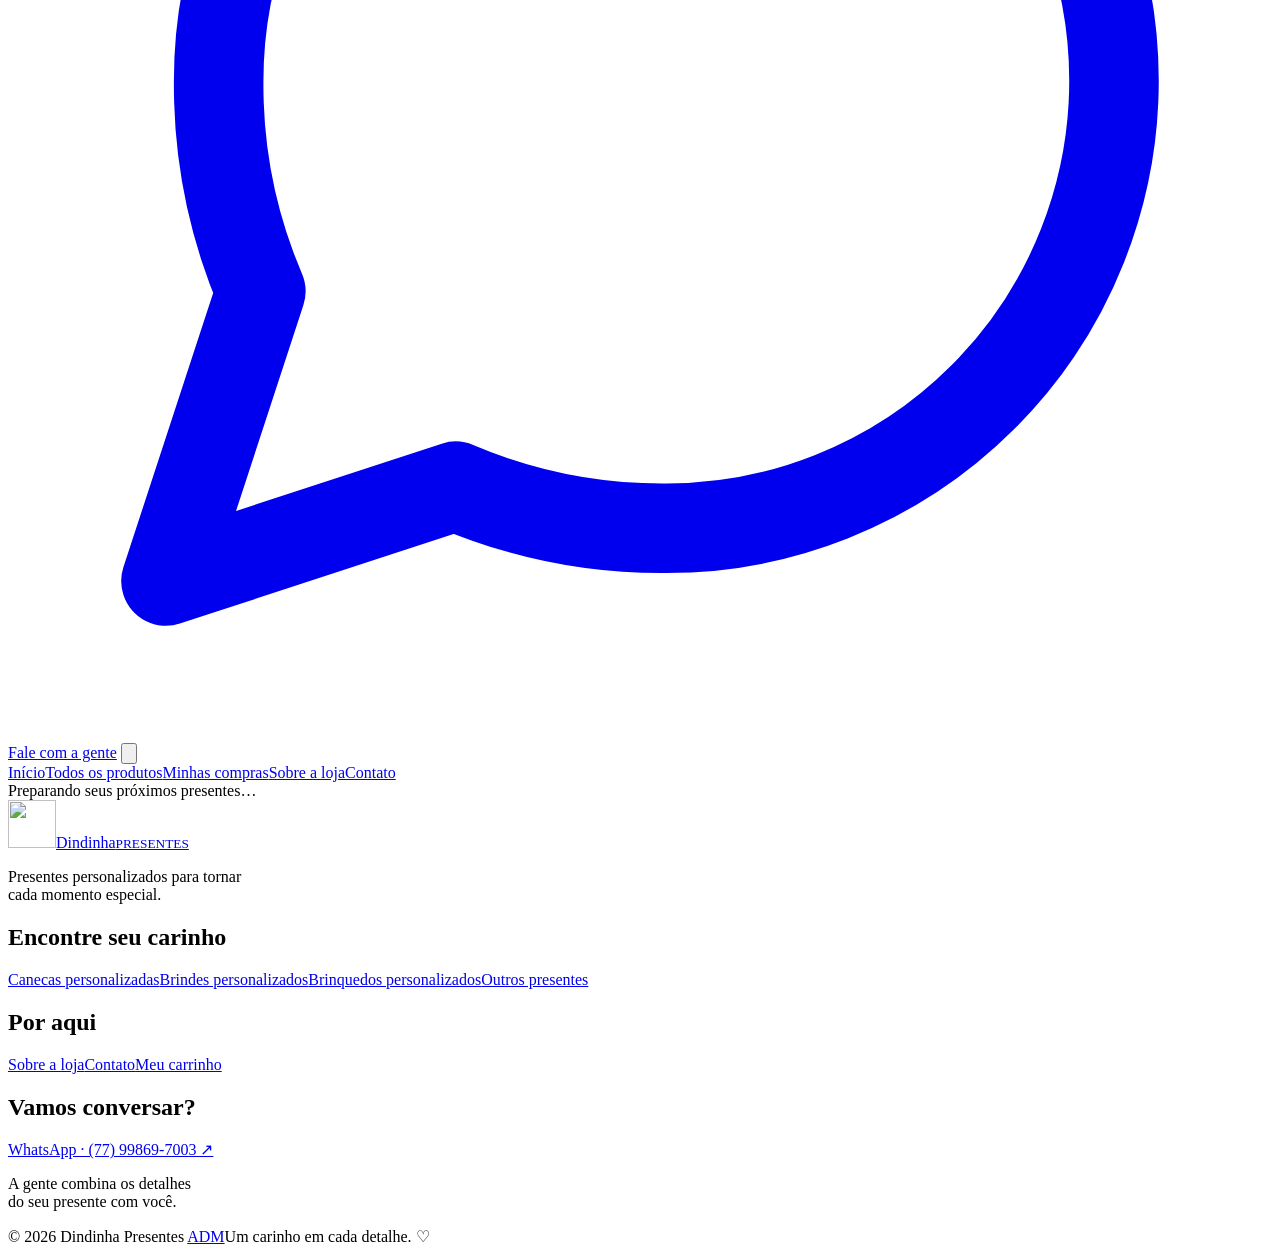
==== commit 1636b071: "Melhora catálogo e adiciona aprovação de contas ADM" ====
--- a/site/index.html
+++ b/site/index.html
@@ -15,6 +15,7 @@
   <link rel="stylesheet" href="https://fonts.googleapis.com/css2?family=Fraunces:opsz,wght@9..144,500;9..144,600&family=Nunito:wght@400;600;700;800&display=swap">
   <link rel="stylesheet" href="/brand.css">
   <link rel="stylesheet" href="/marketplace.css">
+  <link rel="stylesheet" href="/catalog.css">
   <script src="/theme.js"></script>
 </head>
 <body>
@@ -35,7 +36,7 @@
     <div class="header-navigation section-wrap"><nav id="main-nav" aria-label="Navegação principal"><a href="/">Início</a><a href="/produtos/">Todos os produtos</a><a href="/minhas-compras/">Minhas compras</a><a href="/sobre/">Sobre a loja</a><a href="/contato/">Contato</a></nav></div>
   </header>
   <main id="page" tabindex="-1"><div class="section-wrap loading-state" role="status">Preparando seus próximos presentes…</div></main>
-  <footer class="shop-footer"><div class="section-wrap footer-top"><div class="footer-brand-block"><a class="brand" href="/"><img src="/assets/dindinha-icon.png" width="48" height="48" alt=""><span>Dindinha<small>PRESENTES</small></span></a><p>Presentes personalizados para tornar<br>cada momento especial.</p></div><div><h2>Encontre seu carinho</h2><a href="/produtos/?categoria=Canecas">Canecas personalizadas</a><a href="/produtos/?categoria=Brindes">Brindes personalizados</a><a href="/produtos/?categoria=Brinquedos">Brinquedos personalizados</a><a href="/produtos/?categoria=Outros">Outros presentes</a></div><div><h2>Por aqui</h2><a href="/sobre/">Sobre a loja</a><a href="/contato/">Contato</a><a href="/carrinho/">Meu carrinho</a></div><div><h2>Vamos conversar?</h2><a data-whatsapp href="https://wa.me/5577998697003" target="_blank" rel="noopener noreferrer">WhatsApp · (77) 99869-7003 ↗</a><p>A gente combina os detalhes<br>do seu presente com você.</p></div></div><div class="section-wrap footer-bottom"><span>© <span data-year>2026</span> Dindinha Presentes</span><span>Um carinho em cada detalhe. ♡</span></div></footer>
+  <footer class="shop-footer"><div class="section-wrap footer-top"><div class="footer-brand-block"><a class="brand" href="/"><img src="/assets/dindinha-icon.png" width="48" height="48" alt=""><span>Dindinha<small>PRESENTES</small></span></a><p>Presentes personalizados para tornar<br>cada momento especial.</p></div><div><h2>Encontre seu carinho</h2><a href="/produtos/?categoria=Canecas">Canecas personalizadas</a><a href="/produtos/?categoria=Brindes">Brindes personalizados</a><a href="/produtos/?categoria=Brinquedos">Brinquedos personalizados</a><a href="/produtos/?categoria=Outros">Outros presentes</a></div><div><h2>Por aqui</h2><a href="/sobre/">Sobre a loja</a><a href="/contato/">Contato</a><a href="/carrinho/">Meu carrinho</a></div><div><h2>Vamos conversar?</h2><a data-whatsapp href="https://wa.me/5577998697003" target="_blank" rel="noopener noreferrer">WhatsApp · (77) 99869-7003 ↗</a><p>A gente combina os detalhes<br>do seu presente com você.</p></div></div><div class="section-wrap footer-bottom"><span>© <span data-year>2026</span> Dindinha Presentes <a class="footer-admin-link" href="/gestao/" aria-label="ADM — entrar na Central de produtos">ADM</a></span><span>Um carinho em cada detalhe. ♡</span></div></footer>
   <div id="shop-toast" class="shop-toast" role="status" aria-live="polite" hidden></div>
   <noscript><div class="section-wrap empty-state">Ative o JavaScript para navegar pelo catálogo e montar seu carrinho. Você também pode pedir pelo <a href="https://wa.me/5577998697003">WhatsApp</a>.</div></noscript>
   <script src="/config.js"></script><script src="/header-search.js"></script><script type="module" src="/storefront.js"></script>
